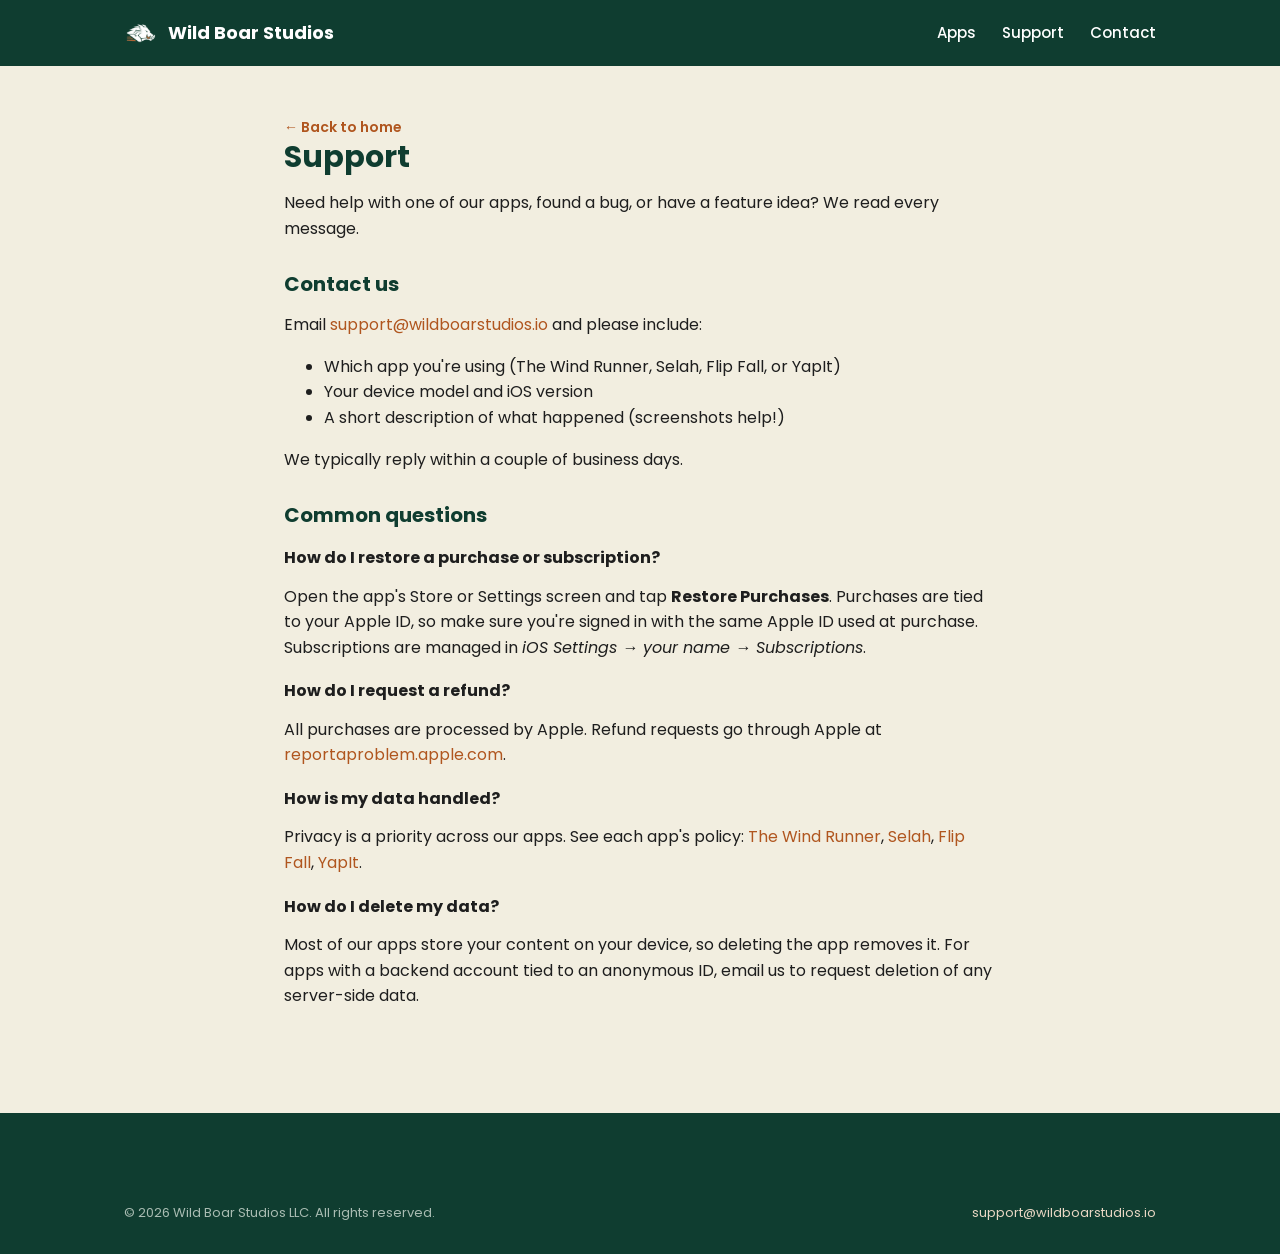
==== support/index.html @ 9c09a471 "Header boar icon: white version for the dark green header Recolored the mark's dark-green fill to wh" ====
<!DOCTYPE html>
<html lang="en">
<head>
<meta charset="UTF-8">
<meta name="viewport" content="width=device-width, initial-scale=1.0">
<title>Support — Wild Boar Studios</title>
<meta name="description" content="Get help with Wild Boar Studios apps: The Wind Runner, Selah, Flip Fall, and YapIt.">
<link rel="icon" href="/assets/favicon.ico" sizes="any">
<link rel="apple-touch-icon" href="/assets/apple-touch-icon.png">
<link href="https://fonts.googleapis.com/css2?family=Poppins:wght@400;500;600;700&display=swap" rel="stylesheet">
<link rel="stylesheet" href="/assets/styles.css">
</head>
<body>
<header class="site-header">
  <div class="container nav">
    <a class="brand" href="/"><img src="/assets/boar-white.png" alt="Wild Boar Studios logo"><span>Wild Boar Studios</span></a>
    <nav class="nav-links">
      <a href="/#apps">Apps</a>
      <a href="/support/">Support</a>
      <a href="mailto:support@wildboarstudios.io" class="hide-sm">Contact</a>
    </nav>
  </div>
</header>

<main class="doc">
  <a class="back" href="/">← Back to home</a>
  <h1>Support</h1>
  <p>Need help with one of our apps, found a bug, or have a feature idea? We read every message.</p>

  <h2>Contact us</h2>
  <p>Email <a href="mailto:support@wildboarstudios.io">support@wildboarstudios.io</a> and please include:</p>
  <ul>
    <li>Which app you're using (The Wind Runner, Selah, Flip Fall, or YapIt)</li>
    <li>Your device model and iOS version</li>
    <li>A short description of what happened (screenshots help!)</li>
  </ul>
  <p>We typically reply within a couple of business days.</p>

  <h2>Common questions</h2>

  <h3 style="color:var(--ink);font-size:16px;margin-top:22px">How do I restore a purchase or subscription?</h3>
  <p>Open the app's Store or Settings screen and tap <strong>Restore Purchases</strong>. Purchases are tied to your Apple ID, so make sure you're signed in with the same Apple ID used at purchase. Subscriptions are managed in <em>iOS Settings → your name → Subscriptions</em>.</p>

  <h3 style="color:var(--ink);font-size:16px;margin-top:22px">How do I request a refund?</h3>
  <p>All purchases are processed by Apple. Refund requests go through Apple at <a href="https://reportaproblem.apple.com">reportaproblem.apple.com</a>.</p>

  <h3 style="color:var(--ink);font-size:16px;margin-top:22px">How is my data handled?</h3>
  <p>Privacy is a priority across our apps. See each app's policy:
    <a href="/windrunner/privacy/">The Wind Runner</a>,
    <a href="/selah/privacy/">Selah</a>,
    <a href="/flipfall/privacy/">Flip Fall</a>,
    <a href="/yapit/privacy/">YapIt</a>.
  </p>

  <h3 style="color:var(--ink);font-size:16px;margin-top:22px">How do I delete my data?</h3>
  <p>Most of our apps store your content on your device, so deleting the app removes it. For apps with a backend account tied to an anonymous ID, email us to request deletion of any server-side data.</p>
</main>

<footer class="site-footer">
  <div class="container">
    <div class="footer-legal" style="border-top:none">
      <span>© <span id="yr"></span> Wild Boar Studios LLC. All rights reserved.</span>
      <span><a href="mailto:support@wildboarstudios.io">support@wildboarstudios.io</a></span>
    </div>
  </div>
</footer>
<script>document.getElementById('yr').textContent=new Date().getFullYear();</script>
</body>
</html>
---- assets/styles.css ----
/* Wild Boar Studios — shared brand styles */
:root{
  --cream:#F2EEE0;
  --cream-2:#EAE4D3;
  --green:#0F3D30;
  --green-mid:#14513C;
  --rust:#B0561F;
  --rust-2:#C4682C;
  --ink:#1E1E1E;
  --muted:#5F6B64;
  --line:#E0D9C6;
  --radius:16px;
  --maxw:1080px;
  --font:"Poppins",-apple-system,BlinkMacSystemFont,"Segoe UI",Roboto,Helvetica,Arial,sans-serif;
}
*{box-sizing:border-box}
html{scroll-behavior:smooth}
body{
  margin:0;font-family:var(--font);color:var(--ink);background:var(--cream);
  line-height:1.6;-webkit-font-smoothing:antialiased;
}
a{color:var(--rust);text-decoration:none}
a:hover{text-decoration:underline}
img{max-width:100%;display:block}
h1,h2,h3{line-height:1.15;color:var(--green);margin:0 0 .4em}
.container{max-width:var(--maxw);margin:0 auto;padding:0 24px}

/* Header / nav */
.site-header{position:sticky;top:0;z-index:20;background:var(--green)}
.nav{display:flex;align-items:center;justify-content:space-between;height:66px}
.brand{display:flex;align-items:center;gap:10px;font-weight:700;color:#fff;font-size:18px}
.brand img{width:34px;height:34px;border-radius:8px}
.brand:hover{text-decoration:none}
.nav-links{display:flex;gap:26px;align-items:center}
.nav-links a{color:#fff;font-weight:500;font-size:15px}
.nav-links a:hover{color:var(--rust);text-decoration:none}
@media(max-width:640px){.nav-links{gap:16px;font-size:14px}.nav-links .hide-sm{display:none}}

/* Buttons */
.btn{display:inline-block;background:var(--green);color:var(--cream);
  padding:12px 22px;border-radius:999px;font-weight:600;font-size:15px;
  border:2px solid var(--green);transition:.15s}
.btn:hover{background:var(--green-mid);border-color:var(--green-mid);text-decoration:none;color:#fff}
.btn.rust{background:var(--rust);border-color:var(--rust)}
.btn.rust:hover{background:var(--rust-2);border-color:var(--rust-2)}
.btn.ghost{background:transparent;color:var(--green);border-color:var(--green)}
.btn.ghost:hover{background:var(--green);color:var(--cream)}

/* Hero */
.hero{text-align:center;padding:32px 0 28px}
.hero img.logo{max-width:280px;width:55%;margin:0 auto 6px}
.hero p.tag{font-size:18px;color:var(--muted);max-width:640px;margin:0 auto}

/* Section */
section{padding:56px 0}
.section-head{text-align:center;max-width:680px;margin:0 auto 40px}
.section-head h2{font-size:30px}
.section-head p{color:var(--muted);font-size:17px}
.eyebrow{text-transform:uppercase;letter-spacing:3px;font-size:13px;font-weight:600;color:var(--rust)}

/* App cards */
.apps{display:grid;grid-template-columns:repeat(auto-fit,minmax(300px,1fr));gap:24px}
.app-card{background:#fff;border:1px solid var(--line);border-radius:var(--radius);
  padding:28px;display:flex;flex-direction:column;gap:12px;transition:.15s}
.app-card:hover{transform:translateY(-3px);box-shadow:0 12px 30px rgba(15,61,48,.10)}
.app-card .row{display:flex;align-items:center;gap:14px}
.app-icon{width:56px;height:56px;border-radius:14px;flex:none;display:grid;place-items:center;
  font-size:26px;color:#fff;font-weight:700;overflow:hidden}
.app-icon img{width:100%;height:100%;object-fit:cover;border-radius:14px}
a.app-icon{cursor:pointer;transition:transform .15s,box-shadow .15s}
a.app-icon:hover{transform:scale(1.04);box-shadow:0 6px 16px rgba(15,61,48,.22)}
.app-card h3 a:hover{color:var(--rust)!important;text-decoration:none}
.app-card h3{margin:0;font-size:20px}
.app-card .kind{font-size:13px;color:var(--muted);font-weight:500}
.app-card p{margin:0;color:#3d4a44;font-size:15px;flex:1}
.badge{display:inline-block;font-size:12px;font-weight:600;padding:4px 10px;border-radius:999px;letter-spacing:.3px}
.badge.live{background:#e3f0e8;color:var(--green)}
.badge.soon{background:#f7e7d7;color:var(--rust)}
.app-links{display:flex;gap:14px;flex-wrap:wrap;font-size:14px;font-weight:600}

/* Footer */
.site-footer{background:var(--green);color:#d8e4dd;margin-top:40px;padding:44px 0 30px}
.site-footer a{color:#e9d7c4}
.footer-grid{display:flex;justify-content:space-between;gap:30px;flex-wrap:wrap}
.footer-grid h4{color:#fff;font-size:14px;text-transform:uppercase;letter-spacing:1.5px;margin:0 0 12px}
.footer-grid ul{list-style:none;padding:0;margin:0;line-height:2}
.footer-legal{border-top:1px solid rgba(255,255,255,.15);margin-top:28px;padding-top:18px;
  font-size:13px;color:#a9bcb2;display:flex;justify-content:space-between;flex-wrap:wrap;gap:8px}

/* Content pages (privacy/support) */
.doc{max-width:760px;margin:0 auto;padding:48px 24px}
.doc h1{font-size:30px}
.doc h2{font-size:20px;margin-top:32px}
.doc .date{color:var(--muted);font-size:14px}
.doc table{border-collapse:collapse;width:100%;margin:14px 0;font-size:14px}
.doc th,.doc td{border:1px solid var(--line);padding:9px;text-align:left}
.doc th{background:var(--cream-2)}
.back{font-size:14px;font-weight:600}
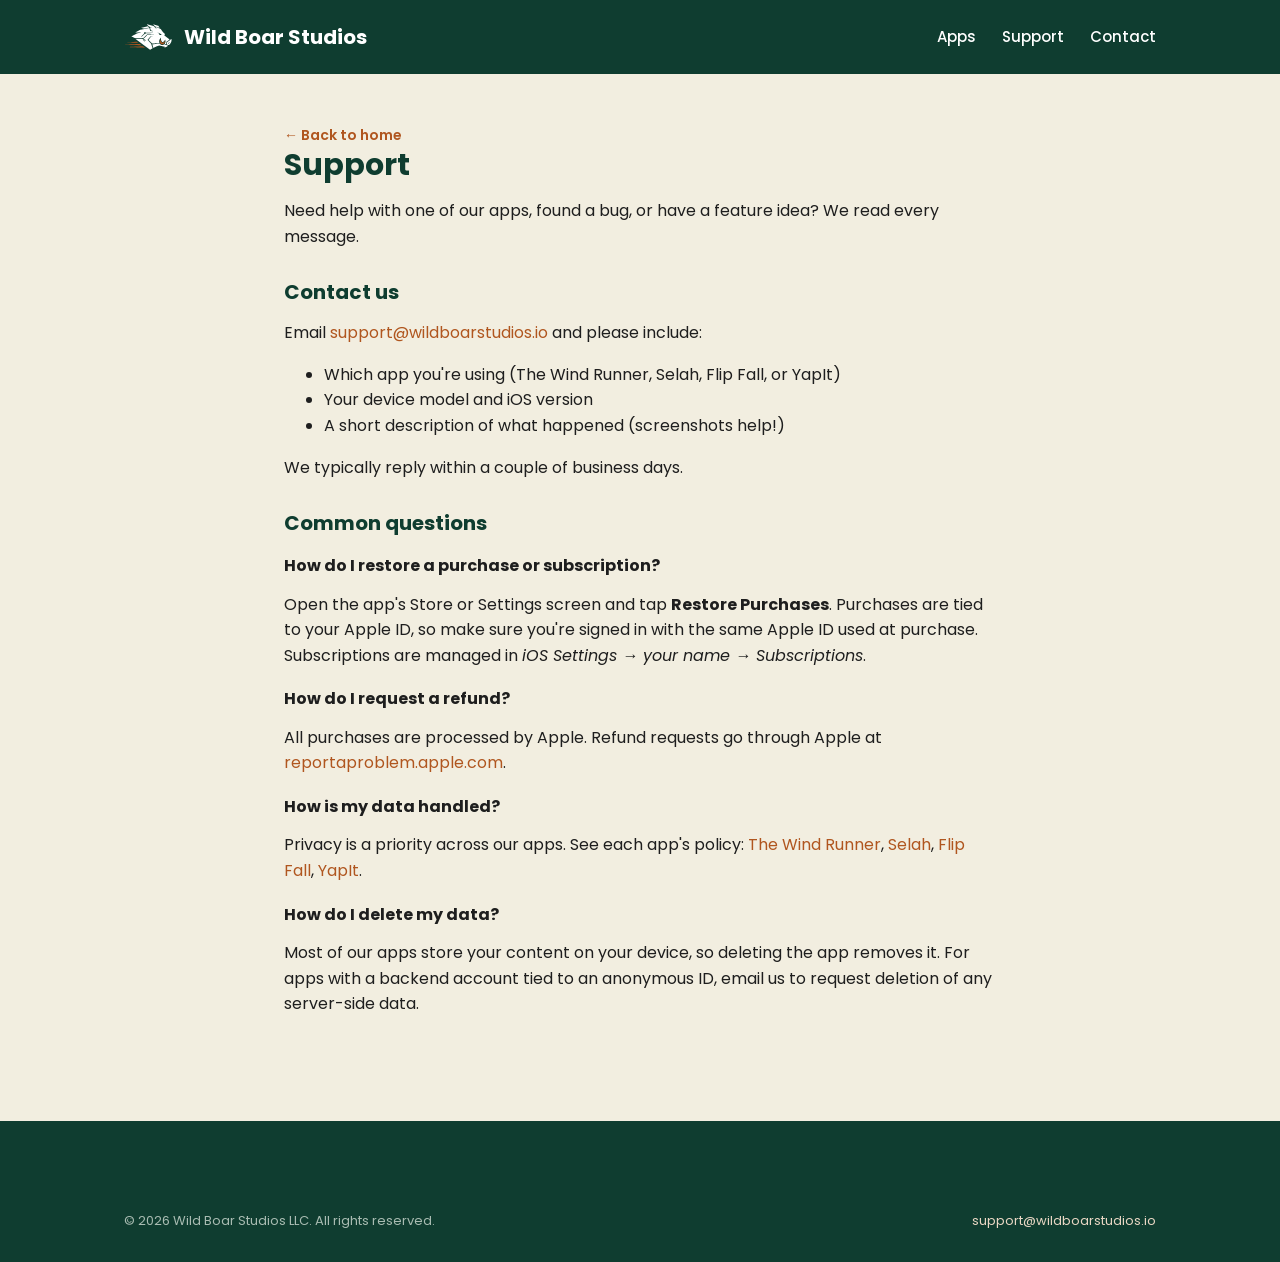
==== commit 5d05d691: "Add head-only logo variants (color + white) and wire all SVGs into the site New assets, built from t" ====
--- a/support/index.html
+++ b/support/index.html
@@ -13,7 +13,7 @@
 <body>
 <header class="site-header">
   <div class="container nav">
-    <a class="brand" href="/"><img src="/assets/boar-white.png" alt="Wild Boar Studios logo"><span>Wild Boar Studios</span></a>
+    <a class="brand" href="/"><img src="/assets/boar-head-white.svg" alt="Wild Boar Studios logo"><span>Wild Boar Studios</span></a>
     <nav class="nav-links">
       <a href="/#apps">Apps</a>
       <a href="/support/">Support</a>
--- a/assets/styles.css
+++ b/assets/styles.css
@@ -27,9 +27,9 @@
 
 /* Header / nav */
 .site-header{position:sticky;top:0;z-index:20;background:var(--green)}
-.nav{display:flex;align-items:center;justify-content:space-between;height:66px}
-.brand{display:flex;align-items:center;gap:10px;font-weight:700;color:#fff;font-size:18px}
-.brand img{width:34px;height:34px;border-radius:8px}
+.nav{display:flex;align-items:center;justify-content:space-between;height:74px}
+.brand{display:flex;align-items:center;gap:12px;font-weight:700;color:#fff;font-size:20px}
+.brand img{width:48px;height:48px}
 .brand:hover{text-decoration:none}
 .nav-links{display:flex;gap:26px;align-items:center}
 .nav-links a{color:#fff;font-weight:500;font-size:15px}
@@ -63,6 +63,12 @@
 .app-card{background:#fff;border:1px solid var(--line);border-radius:var(--radius);
   padding:28px;display:flex;flex-direction:column;gap:12px;transition:.15s}
 .app-card:hover{transform:translateY(-3px);box-shadow:0 12px 30px rgba(15,61,48,.10)}
+/* Each card tinted a very light version of its own icon's main color. */
+.app-card-windrunner{background:#eef6f9}
+.app-card-selah{background:#f9f6ee}
+.app-card-foody{background:#f9f2ee}
+.app-card-flipfall{background:#eef9f6}
+.app-card-yapit{background:#eeeef9}
 .app-card .row{display:flex;align-items:center;gap:14px}
 .app-icon{width:56px;height:56px;border-radius:14px;flex:none;display:grid;place-items:center;
   font-size:26px;color:#fff;font-weight:700;overflow:hidden}
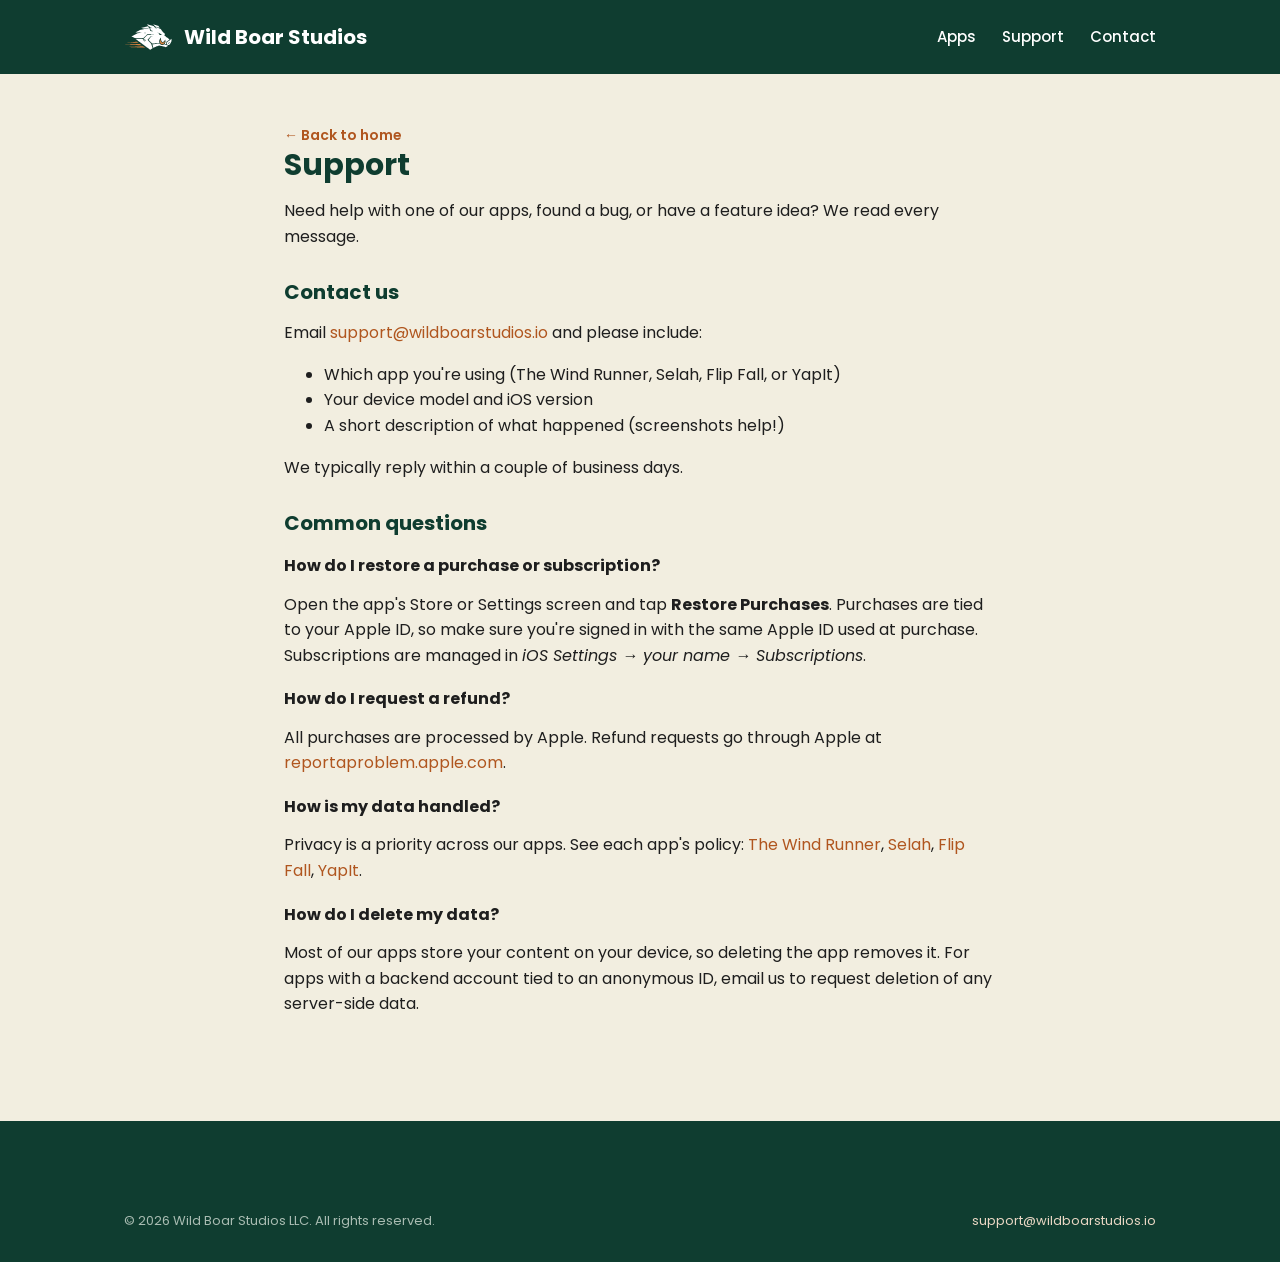
==== commit 2b07b7c5: "Add Google tag (GTM-53DC6RZ4) to every page for ad conversion measurement" ====
--- a/support/index.html
+++ b/support/index.html
@@ -9,6 +9,12 @@
 <link rel="apple-touch-icon" href="/assets/apple-touch-icon.png">
 <link href="https://fonts.googleapis.com/css2?family=Poppins:wght@400;500;600;700&display=swap" rel="stylesheet">
 <link rel="stylesheet" href="/assets/styles.css">
+<script async src="https://www.googletagmanager.com/gtm.js?id=GTM-53DC6RZ4"></script>
+<script>
+  window.dataLayer = window.dataLayer || [];
+  function gtag(){dataLayer.push(arguments);}
+  gtag('js', new Date());
+</script>
 </head>
 <body>
 <header class="site-header">
--- a/assets/styles.css
+++ b/assets/styles.css
@@ -69,6 +69,8 @@
 .app-card-foody{background:#f9f2ee}
 .app-card-flipfall{background:#eef9f6}
 .app-card-yapit{background:#eeeef9}
+.app-card-timeslang{background:#faf0f5}
+.app-card-classtrack{background:#fdf1e5}
 .app-card .row{display:flex;align-items:center;gap:14px}
 .app-icon{width:56px;height:56px;border-radius:14px;flex:none;display:grid;place-items:center;
   font-size:26px;color:#fff;font-weight:700;overflow:hidden}
